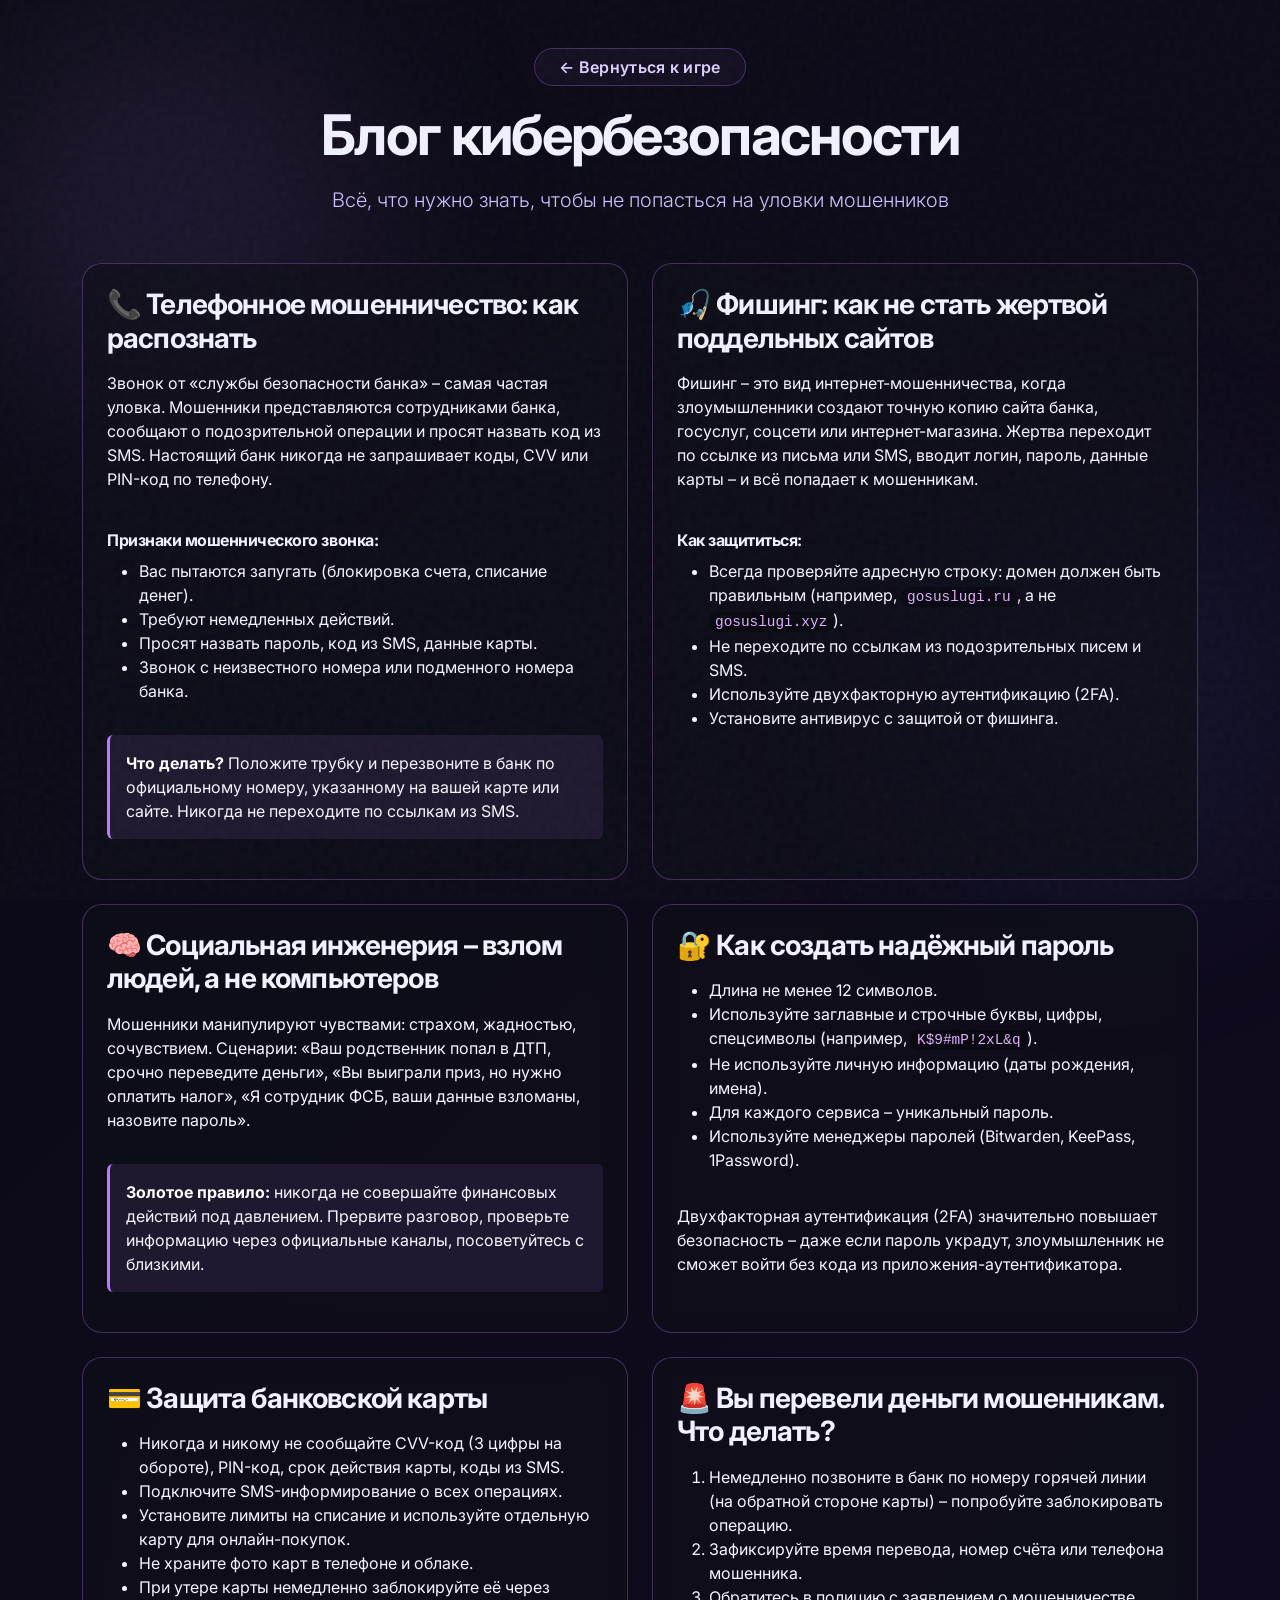
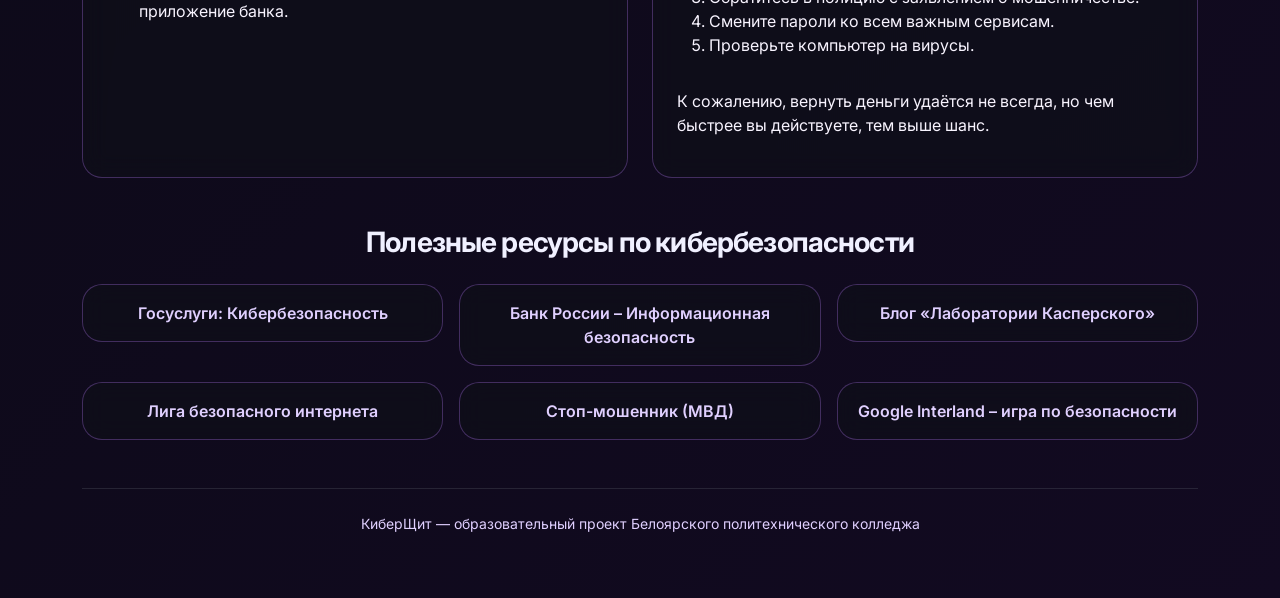
==== blog.html @ 31b58021 "Add files via upload" ====
<!DOCTYPE html>
<html lang="ru">
<head>
    <meta charset="UTF-8">
    <meta name="viewport" content="width=device-width, initial-scale=1.0">
    <title>КиберЩит — Блог о кибербезопасности</title>
    <link href="https://cdn.jsdelivr.net/npm/bootstrap@5.3.0/dist/css/bootstrap.min.css" rel="stylesheet">
    <link rel="stylesheet" href="style.css">
</head>
<body>
    <div class="ambient-glow glow-1"></div>
    <div class="ambient-glow glow-2"></div>

    <div class="container py-5">
        <header class="text-center mb-5">
            <a href="index.html" class="btn btn-neon rounded-pill px-4 mb-3">← Вернуться к игре</a>
            <h1 class="display-4 fw-bold text-white mb-3">Блог кибербезопасности</h1>
            <p class="lead text-white-50">Всё, что нужно знать, чтобы не попасться на уловки мошенников</p>
        </header>

        <div class="row g-4">
            <div class="col-md-6">
                <div class="card blog-card h-100 p-4">
                    <h3 class="text-white mb-3">📞 Телефонное мошенничество: как распознать</h3>
                    <p>Звонок от «службы безопасности банка» – самая частая уловка. Мошенники представляются сотрудниками банка, сообщают о подозрительной операции и просят назвать код из SMS. Настоящий банк никогда не запрашивает коды, CVV или PIN-код по телефону.</p>
                    <h6 class="text-white mt-4">Признаки мошеннического звонка:</h6>
                    <ul>
                        <li>Вас пытаются запугать (блокировка счета, списание денег).</li>
                        <li>Требуют немедленных действий.</li>
                        <li>Просят назвать пароль, код из SMS, данные карты.</li>
                        <li>Звонок с неизвестного номера или подменного номера банка.</li>
                    </ul>
                    <div class="alert bg-opacity-10 border-0 mt-3" style="background-color: rgba(184, 124, 255, 0.1) !important; border-left: 3px solid #b87cff !important;">
                        <strong class="text-white">Что делать?</strong> <span>Положите трубку и перезвоните в банк по официальному номеру, указанному на вашей карте или сайте. Никогда не переходите по ссылкам из SMS.</span>
                    </div>
                </div>
            </div>

            <div class="col-md-6">
                <div class="card blog-card h-100 p-4">
                    <h3 class="text-white mb-3">🎣 Фишинг: как не стать жертвой поддельных сайтов</h3>
                    <p>Фишинг – это вид интернет-мошенничества, когда злоумышленники создают точную копию сайта банка, госуслуг, соцсети или интернет-магазина. Жертва переходит по ссылке из письма или SMS, вводит логин, пароль, данные карты – и всё попадает к мошенникам.</p>
                    <h6 class="text-white mt-4">Как защититься:</h6>
                    <ul>
                        <li>Всегда проверяйте адресную строку: домен должен быть правильным (например, <code>gosuslugi.ru</code>, а не <code>gosuslugi.xyz</code>).</li>
                        <li>Не переходите по ссылкам из подозрительных писем и SMS.</li>
                        <li>Используйте двухфакторную аутентификацию (2FA).</li>
                        <li>Установите антивирус с защитой от фишинга.</li>
                    </ul>
                </div>
            </div>

            <div class="col-md-6">
                <div class="card blog-card h-100 p-4">
                    <h3 class="text-white mb-3">🧠 Социальная инженерия – взлом людей, а не компьютеров</h3>
                    <p>Мошенники манипулируют чувствами: страхом, жадностью, сочувствием. Сценарии: «Ваш родственник попал в ДТП, срочно переведите деньги», «Вы выиграли приз, но нужно оплатить налог», «Я сотрудник ФСБ, ваши данные взломаны, назовите пароль».</p>
                    <div class="alert bg-opacity-10 border-0 mt-3" style="background-color: rgba(184, 124, 255, 0.1) !important; border-left: 3px solid #b87cff !important;">
                        <strong class="text-white">Золотое правило:</strong> <span>никогда не совершайте финансовых действий под давлением. Прервите разговор, проверьте информацию через официальные каналы, посоветуйтесь с близкими.</span>
                    </div>
                </div>
            </div>

            <div class="col-md-6">
                <div class="card blog-card h-100 p-4">
                    <h3 class="text-white mb-3">🔐 Как создать надёжный пароль</h3>
                    <ul>
                        <li>Длина не менее 12 символов.</li>
                        <li>Используйте заглавные и строчные буквы, цифры, спецсимволы (например, <code>K$9#mP!2xL&q</code>).</li>
                        <li>Не используйте личную информацию (даты рождения, имена).</li>
                        <li>Для каждого сервиса – уникальный пароль.</li>
                        <li>Используйте менеджеры паролей (Bitwarden, KeePass, 1Password).</li>
                    </ul>
                    <p class="mt-3">Двухфакторная аутентификация (2FA) значительно повышает безопасность – даже если пароль украдут, злоумышленник не сможет войти без кода из приложения-аутентификатора.</p>
                </div>
            </div>

            <div class="col-md-6">
                <div class="card blog-card h-100 p-4">
                    <h3 class="text-white mb-3">💳 Защита банковской карты</h3>
                    <ul>
                        <li>Никогда и никому не сообщайте CVV-код (3 цифры на обороте), PIN-код, срок действия карты, коды из SMS.</li>
                        <li>Подключите SMS-информирование о всех операциях.</li>
                        <li>Установите лимиты на списание и используйте отдельную карту для онлайн-покупок.</li>
                        <li>Не храните фото карт в телефоне и облаке.</li>
                        <li>При утере карты немедленно заблокируйте её через приложение банка.</li>
                    </ul>
                </div>
            </div>

            <div class="col-md-6">
                <div class="card blog-card h-100 p-4">
                    <h3 class="text-white mb-3">🚨 Вы перевели деньги мошенникам. Что делать?</h3>
                    <ol>
                        <li>Немедленно позвоните в банк по номеру горячей линии (на обратной стороне карты) – попробуйте заблокировать операцию.</li>
                        <li>Зафиксируйте время перевода, номер счёта или телефона мошенника.</li>
                        <li>Обратитесь в полицию с заявлением о мошенничестве.</li>
                        <li>Смените пароли ко всем важным сервисам.</li>
                        <li>Проверьте компьютер на вирусы.</li>
                    </ol>
                    <p class="mt-3">К сожалению, вернуть деньги удаётся не всегда, но чем быстрее вы действуете, тем выше шанс.</p>
                </div>
            </div>
        </div>

        <div class="mt-5">
            <h3 class="text-white mb-4 text-center">Полезные ресурсы по кибербезопасности</h3>
            <div class="row g-3 justify-content-center">
                <div class="col-md-4 col-sm-6"><div class="blog-card p-3 text-center"><a href="https://www.gosuslugi.ru/cybersecurity" target="_blank" class="fw-semibold">Госуслуги: Кибербезопасность</a></div></div>
                <div class="col-md-4 col-sm-6"><div class="blog-card p-3 text-center"><a href="https://cbr.ru/information_security/" target="_blank" class="fw-semibold">Банк России – Информационная безопасность</a></div></div>
                <div class="col-md-4 col-sm-6"><div class="blog-card p-3 text-center"><a href="https://www.kaspersky.ru/blog/" target="_blank" class="fw-semibold">Блог «Лаборатории Касперского»</a></div></div>
                <div class="col-md-4 col-sm-6"><div class="blog-card p-3 text-center"><a href="https://safeinternet.ru/" target="_blank" class="fw-semibold">Лига безопасного интернета</a></div></div>
                <div class="col-md-4 col-sm-6"><div class="blog-card p-3 text-center"><a href="https://www.stop-fraud.ru/" target="_blank" class="fw-semibold">Стоп-мошенник (МВД)</a></div></div>
                <div class="col-md-4 col-sm-6"><div class="blog-card p-3 text-center"><a href="https://beinternetawesome.withgoogle.com/ru_ru/" target="_blank" class="fw-semibold">Google Interland – игра по безопасности</a></div></div>
            </div>
        </div>

        <footer class="text-center mt-5 pt-4 border-top border-secondary border-opacity-25">
            <p class="text-muted small">КиберЩит — образовательный проект Белоярского политехнического колледжа</p>
        </footer>
    </div>

    <script src="https://cdn.jsdelivr.net/npm/bootstrap@5.3.0/dist/js/bootstrap.bundle.min.js"></script>
</body>
</html>
---- style.css ----
@import url('https://fonts.googleapis.com/css2?family=Inter:opsz,wght@14..32,400;14..32,500;14..32,600;14..32,700;14..32,800&display=swap');

* {
    margin: 0;
    padding: 0;
    box-sizing: border-box;
}

body {
    font-family: 'Inter', sans-serif;
    min-height: 100vh;
    overflow-x: hidden;
    position: relative;
    background: linear-gradient(135deg, #0a0a14, #1a0a2e, #0a0a1a);
    background-size: 400% 400%;
    animation: gradientShift 12s ease infinite;
    color: #e0d0ff;
}

@keyframes gradientShift {
    0% { background-position: 0% 50%; }
    50% { background-position: 100% 50%; }
    100% { background-position: 0% 50%; }
}

.ambient-glow {
    position: fixed;
    width: 600px;
    height: 600px;
    border-radius: 50%;
    background: radial-gradient(circle, rgba(184, 124, 255, 0.15) 0%, rgba(0,0,0,0) 70%);
    filter: blur(80px);
    z-index: -1;
    animation: floatGlow 15s ease-in-out infinite alternate;
    pointer-events: none;
}
.glow-1 { top: -10%; left: -10%; }
.glow-2 { bottom: -10%; right: -10%; animation-delay: -5s; background: radial-gradient(circle, rgba(59, 130, 246, 0.1) 0%, rgba(0,0,0,0) 70%); }

@keyframes floatGlow {
    0% { transform: translate(0, 0) scale(1); }
    100% { transform: translate(30px, 50px) scale(1.1); }
}

body::after {
    content: "";
    position: fixed;
    top: 0;
    left: 0;
    width: 100%;
    height: 100%;
    pointer-events: none;
    z-index: 9999;
    opacity: 0.035;
    background-image: url("data:image/svg+xml,%3Csvg viewBox='0 0 200 200' xmlns='http://www.w3.org/2000/svg'%3E%3Cfilter id='noiseFilter'%3E%3CfeTurbulence type='fractalNoise' baseFrequency='0.65' numOctaves='3' stitchTiles='stitch'/%3E%3C/filter%3E%3Crect width='100%25' height='100%25' filter='url(%23noiseFilter)'/%3E%3C/svg%3E");
}

h1, h2, h3, h4, h5, h6 {
    letter-spacing: -0.03em;
    font-weight: 700;
    color: #f0f0ff !important;
}

.text-white { color: #f0f0ff !important; }
.text-white-50 { color: #cdc0ff !important; }
.text-muted { color: #b8aaff !important; opacity: 1; }

.small, .form-label, .fw-semibold, .fw-medium, .badge, .alert, .progress span, .text-end, .mt-1 small {
    color: #e0d0ff !important;
}

#trustValue, .trust-value, .progress + .text-end, .d-flex.justify-content-between span {
    color: #c8b0ff !important;
    font-weight: bold;
}

#successCounter, .counter-num {
    color: #b87cff !important;
    font-weight: bold;
    text-shadow: 0 0 3px #b87cff;
}

#dialogText,
.dialog-card p,
.alert p,
.alert .mb-0,
.dialog-card .mb-0,
#dangerModal .alert,
.modal-body p {
    color: #e0d0ff !important;
    font-weight: 500;
    line-height: 1.6;
}

.alert strong {
    color: #ffffff !important;
}

.card-glossy {
    background: rgba(15, 15, 25, 0.75);
    backdrop-filter: blur(20px) saturate(180%);
    -webkit-backdrop-filter: blur(20px) saturate(180%);
    border: 1px solid rgba(255, 255, 255, 0.08);
    border-top: 1px solid rgba(255, 255, 255, 0.15);
    box-shadow: 0 25px 50px -12px rgba(0, 0, 0, 0.5), inset 0 1px 1px rgba(255, 255, 255, 0.05);
    border-radius: 24px;
    transition: transform 0.4s cubic-bezier(0.175, 0.885, 0.32, 1.275), box-shadow 0.4s ease;
}

.card-glossy:hover {
    transform: translateY(-6px);
    box-shadow: 0 30px 60px -18px rgba(184, 124, 255, 0.3), inset 0 1px 1px rgba(255, 255, 255, 0.1);
}

.blog-card {
    background: rgba(15, 15, 25, 0.7);
    backdrop-filter: blur(12px);
    border: 1px solid rgba(184, 124, 255, 0.3);
    border-radius: 20px;
    transition: transform 0.3s cubic-bezier(0.175, 0.885, 0.32, 1.275), box-shadow 0.3s ease, border-color 0.3s ease;
}

.blog-card:hover {
    transform: translateY(-6px);
    border-color: rgba(184, 124, 255, 0.8);
    box-shadow: 0 15px 30px -10px rgba(184, 124, 255, 0.3);
}

.blog-card a {
    color: #b87cff;
    text-decoration: none;
    transition: color 0.2s, text-shadow 0.2s;
}

.blog-card a:hover {
    color: #e0c0ff;
    text-decoration: underline;
    text-shadow: 0 0 8px rgba(184, 124, 255, 0.5);
}

.blog-card p,
.blog-card li,
.blog-card ol li,
.blog-card .alert,
.blog-card .text-white-50,
.blog-card span {
    color: #f8f4ff !important;
    font-weight: 400;
    line-height: 1.5;
}

.blog-card code {
    color: #e0b0ff;
    background: rgba(0, 0, 0, 0.3);
    padding: 2px 6px;
    border-radius: 8px;
    font-size: 0.9em;
}

.btn-neon {
    transition: all 0.4s cubic-bezier(0.175, 0.885, 0.32, 1.275);
    font-weight: 600;
    letter-spacing: 0.3px;
    background: rgba(184, 124, 255, 0.05);
    border: 1px solid rgba(184, 124, 255, 0.3);
    color: #e0d0ff !important;
    transform: translateY(0);
    position: relative;
    overflow: hidden;
    backdrop-filter: blur(4px);
}

.btn-neon::before {
    content: '';
    position: absolute;
    top: 0;
    left: -100%;
    width: 100%;
    height: 100%;
    background: linear-gradient(90deg, transparent, rgba(255, 255, 255, 0.1), transparent);
    transition: left 0.6s ease;
}

.btn-neon:hover {
    transform: translateY(-3px);
    box-shadow: 0 8px 25px -5px rgba(184, 124, 255, 0.3), 0 0 15px rgba(184, 124, 255, 0.1);
    background: rgba(184, 124, 255, 0.15);
    border-color: rgba(184, 124, 255, 0.8);
    color: #ffffff !important;
}

.btn-neon:hover::before {
    left: 100%;
}

.btn-neon:active {
    transform: translateY(1px) scale(0.98);
}

@keyframes answerPop {
    0% { opacity: 0; transform: translateY(15px) scale(0.95); }
    100% { opacity: 1; transform: translateY(0) scale(1); }
}

#answerButtons .btn {
    text-align: left;
    white-space: normal;
    padding: 14px 20px;
    border-radius: 16px !important;
    font-weight: 500;
    background: rgba(20, 10, 30, 0.95);
    border: 1px solid rgba(184, 124, 255, 0.5);
    transition: all 0.25s cubic-bezier(0.2, 0.9, 0.4, 1.1);
    color: #e0d0ff !important;
    animation: answerPop 0.4s cubic-bezier(0.175, 0.885, 0.32, 1.275) backwards;
    animation-delay: calc(var(--order, 0) * 0.08s);
}

#answerButtons .btn:hover {
    background: #2a1a3a;
    border-color: #b87cff;
    transform: translateX(6px);
    color: #b87cff !important;
    box-shadow: 0 0 8px #b87cff;
}

/* --- ПРЕМИАЛЬНЫЙ ИНДИКАТОР "ШАНС БЫТЬ ОБМАНУТЫМ" --- */
.risk-panel {
    background: rgba(10, 5, 20, 0.6);
    backdrop-filter: blur(12px);
    border-radius: 28px;
    padding: 12px 20px;
    border: 1px solid rgba(184, 124, 255, 0.25);
    box-shadow: 0 8px 20px rgba(0,0,0,0.2);
}

.risk-header {
    display: flex;
    justify-content: space-between;
    align-items: baseline;
    margin-bottom: 12px;
    flex-wrap: wrap;
    gap: 10px;
}

.risk-title {
    display: flex;
    align-items: center;
    gap: 8px;
    font-weight: 700;
    font-size: 0.9rem;
    letter-spacing: 0.5px;
    background: rgba(184, 124, 255, 0.15);
    padding: 5px 14px;
    border-radius: 40px;
    color: #cdc0ff;
}

.risk-percent {
    font-size: 1.8rem;
    font-weight: 800;
    background: linear-gradient(135deg, #fff, #b87cff);
    -webkit-background-clip: text;
    background-clip: text;
    color: transparent;
    text-shadow: 0 0 10px rgba(184,124,255,0.3);
    line-height: 1;
}

.progress-premium {
    background: rgba(0, 0, 0, 0.6);
    border-radius: 20px;
    height: 12px;
    overflow: hidden;
    box-shadow: inset 0 1px 4px rgba(0,0,0,0.4), 0 0 0 1px rgba(184,124,255,0.3);
    margin: 12px 0;
}

.progress-bar-premium {
    height: 100%;
    width: 0%;
    border-radius: 20px;
    transition: width 0.5s cubic-bezier(0.2, 0.9, 0.4, 1.1);
    position: relative;
    box-shadow: 0 0 6px currentColor;
}

.progress-bar-premium.low-risk {
    background: linear-gradient(90deg, #2ecc71, #27ae60);
    box-shadow: 0 0 10px #2ecc71;
}
.progress-bar-premium.medium-risk {
    background: linear-gradient(90deg, #f39c12, #e67e22);
    box-shadow: 0 0 10px #f39c12;
}
.progress-bar-premium.high-risk {
    background: linear-gradient(90deg, #e74c3c, #c0392b);
    box-shadow: 0 0 12px #e74c3c;
}

.risk-status {
    display: flex;
    justify-content: flex-end;
    margin-top: 8px;
}

.risk-badge {
    font-size: 0.75rem;
    font-weight: 700;
    text-transform: uppercase;
    letter-spacing: 1px;
    display: inline-flex;
    align-items: center;
    gap: 6px;
    background: rgba(0,0,0,0.5);
    backdrop-filter: blur(4px);
    padding: 5px 14px;
    border-radius: 60px;
    transition: all 0.3s;
}

.risk-badge.low {
    color: #2ecc71;
    text-shadow: 0 0 4px #2ecc71;
    border: 1px solid rgba(46,204,113,0.3);
}
.risk-badge.medium {
    color: #f39c12;
    text-shadow: 0 0 4px #f39c12;
    border: 1px solid rgba(243,156,18,0.3);
}
.risk-badge.high {
    color: #e74c3c;
    text-shadow: 0 0 6px #e74c3c;
    border: 1px solid rgba(231,76,60,0.5);
    animation: riskPulse 1.2s infinite;
}

@keyframes riskPulse {
    0% { text-shadow: 0 0 2px #e74c3c; opacity: 0.9; }
    50% { text-shadow: 0 0 12px #e74c3c; opacity: 1; }
    100% { text-shadow: 0 0 2px #e74c3c; opacity: 0.9; }
}

/* --- Остальные стили (кнопки, модалки, тосты, адаптив) --- */
.btn-glass {
    background: rgba(20, 20, 40, 0.6);
    backdrop-filter: blur(8px);
    border: 1px solid rgba(184, 124, 255, 0.4);
    color: #e0d0ff;
    font-weight: 600;
    padding: 8px 24px;
    border-radius: 40px;
    transition: all 0.3s cubic-bezier(0.2, 0.9, 0.4, 1.1);
    letter-spacing: 0.3px;
}

.btn-glass:hover {
    background: rgba(184, 124, 255, 0.2);
    border-color: #b87cff;
    color: white;
    transform: translateY(-2px);
    box-shadow: 0 5px 15px rgba(184, 124, 255, 0.2);
}

.btn-glass:active {
    transform: translateY(1px);
}

.btn-danger-premium {
    background: linear-gradient(135deg, #ff1a4f, #cc0030);
    border: none;
    color: white;
    font-weight: 700;
    padding: 8px 28px;
    border-radius: 40px;
    transition: all 0.3s ease;
    box-shadow: 0 4px 12px rgba(255, 30, 80, 0.3);
}

.btn-danger-premium:hover {
    transform: translateY(-2px);
    box-shadow: 0 8px 20px rgba(255, 30, 80, 0.5);
    background: linear-gradient(135deg, #ff3366, #e00040);
}

.btn-outline-premium {
    background: transparent;
    border: 1px solid rgba(184, 124, 255, 0.5);
    color: #cdc0ff;
    border-radius: 40px;
    padding: 8px 24px;
    font-weight: 500;
    transition: all 0.3s;
}

.btn-outline-premium:hover {
    background: rgba(184, 124, 255, 0.1);
    border-color: #b87cff;
    color: white;
    transform: translateY(-2px);
}

#dangerModal .modal-content {
    background: rgba(10, 5, 20, 0.95);
    backdrop-filter: blur(24px);
    border: 1px solid rgba(255, 80, 120, 0.5);
    border-top: 2px solid #ff4d6d;
    box-shadow: 0 0 40px rgba(255, 50, 100, 0.3), 0 25px 40px rgba(0, 0, 0, 0.5);
    animation: modalGlow 0.5s ease-out, modalFadeIn 0.4s cubic-bezier(0.175, 0.885, 0.32, 1.275);
}

@keyframes modalGlow {
    0% { box-shadow: 0 0 0 0 rgba(255, 80, 120, 0); border-color: rgba(255, 80, 120, 0.2); }
    100% { box-shadow: 0 0 40px 5px rgba(255, 50, 100, 0.4); border-color: #ff4d6d; }
}

#dangerModal .modal-header {
    border-bottom: 1px solid rgba(255, 80, 120, 0.4);
    background: linear-gradient(135deg, rgba(255, 80, 120, 0.15), rgba(0, 0, 0, 0));
    padding: 1.25rem 1.5rem;
}

#dangerModal .modal-title {
    font-weight: 800;
    letter-spacing: -0.02em;
    text-shadow: 0 0 8px rgba(255, 80, 120, 0.5);
    display: flex;
    align-items: center;
    gap: 10px;
}

.danger-icon {
    display: inline-block;
    animation: iconShake 0.6s ease-in-out infinite;
    filter: drop-shadow(0 0 6px #ff4d6d);
}

@keyframes iconShake {
    0%, 100% { transform: rotate(0deg); }
    25% { transform: rotate(8deg) scale(1.1); }
    75% { transform: rotate(-8deg) scale(1.1); }
}

#dangerModal .modal-body {
    padding: 1.8rem;
    font-size: 1.05rem;
}

#dangerModal .alert {
    background: rgba(255, 80, 120, 0.15) !important;
    border-left: 4px solid #ff4d6d !important;
    border-radius: 16px;
    color: #ffe0e6 !important;
    font-weight: 500;
    backdrop-filter: blur(4px);
}

#dangerModal .modal-footer {
    border-top: 1px solid rgba(255, 80, 120, 0.3);
    background: rgba(0, 0, 0, 0.4);
    justify-content: center;
    padding: 1.2rem;
}

.btn-premium-danger {
    background: linear-gradient(95deg, #ff1a4f, #b00030);
    border: none;
    color: white;
    font-weight: 700;
    padding: 12px 28px;
    border-radius: 60px;
    letter-spacing: 0.5px;
    transition: all 0.3s cubic-bezier(0.2, 0.9, 0.4, 1.1);
    box-shadow: 0 6px 14px rgba(255, 30, 80, 0.4);
    position: relative;
    overflow: hidden;
}

.btn-premium-danger::before {
    content: '';
    position: absolute;
    top: 0;
    left: -100%;
    width: 100%;
    height: 100%;
    background: linear-gradient(90deg, transparent, rgba(255,255,255,0.2), transparent);
    transition: left 0.5s;
}

.btn-premium-danger:hover {
    transform: translateY(-3px);
    box-shadow: 0 12px 25px rgba(255, 30, 80, 0.6);
    background: linear-gradient(95deg, #ff3366, #cc0030);
}

.btn-premium-danger:hover::before {
    left: 100%;
}

.btn-premium-danger:active {
    transform: translateY(2px);
}

.bg-gradient-danger { background: linear-gradient(135deg, #3a0a3a, #1a0a2a); border: 1px solid #b87cff; }
.bg-gradient-success { background: linear-gradient(135deg, #2a0a3a, #0a0a1a); border: 1px solid #b87cff; }

.modal-backdrop.show {
    opacity: 0.7;
    backdrop-filter: blur(6px);
}

.modal-content {
    border-radius: 24px;
    background: rgba(15, 15, 25, 0.85);
    backdrop-filter: blur(20px);
    border: 1px solid rgba(255, 255, 255, 0.1);
    border-top: 1px solid rgba(255, 255, 255, 0.2);
    color: #e0d0ff;
    animation: modalFadeIn 0.4s cubic-bezier(0.175, 0.885, 0.32, 1.275) forwards;
}

@keyframes modalFadeIn {
    from { opacity: 0; transform: translateY(30px) scale(0.95); }
    to { opacity: 1; transform: translateY(0) scale(1); }
}

.modal-header { border-bottom: 1px solid rgba(184, 124, 255, 0.2); }
.modal-footer { border-top: 1px solid rgba(184, 124, 255, 0.2); background: rgba(20, 10, 30, 0.5); }

.toast {
    background: rgba(15, 15, 25, 0.85) !important;
    backdrop-filter: blur(12px);
    border: 1px solid rgba(184, 124, 255, 0.3);
    color: #e0d0ff !important;
}

@media (max-width: 768px) {
    .btn-neon { font-size: 0.85rem; padding: 10px 14px; }
    #answerButtons .btn { padding: 10px 14px; font-size: 0.85rem; }
    .glow-circle { width: 60px; height: 60px; }
    .ambient-glow { width: 300px; height: 300px; }
    .risk-percent { font-size: 1.4rem; }
    .risk-panel { padding: 10px 16px; }
}

#particleCanvas {
    position: fixed;
    top: 0;
    left: 0;
    width: 100%;
    height: 100%;
    pointer-events: none;
    z-index: 9998;
}
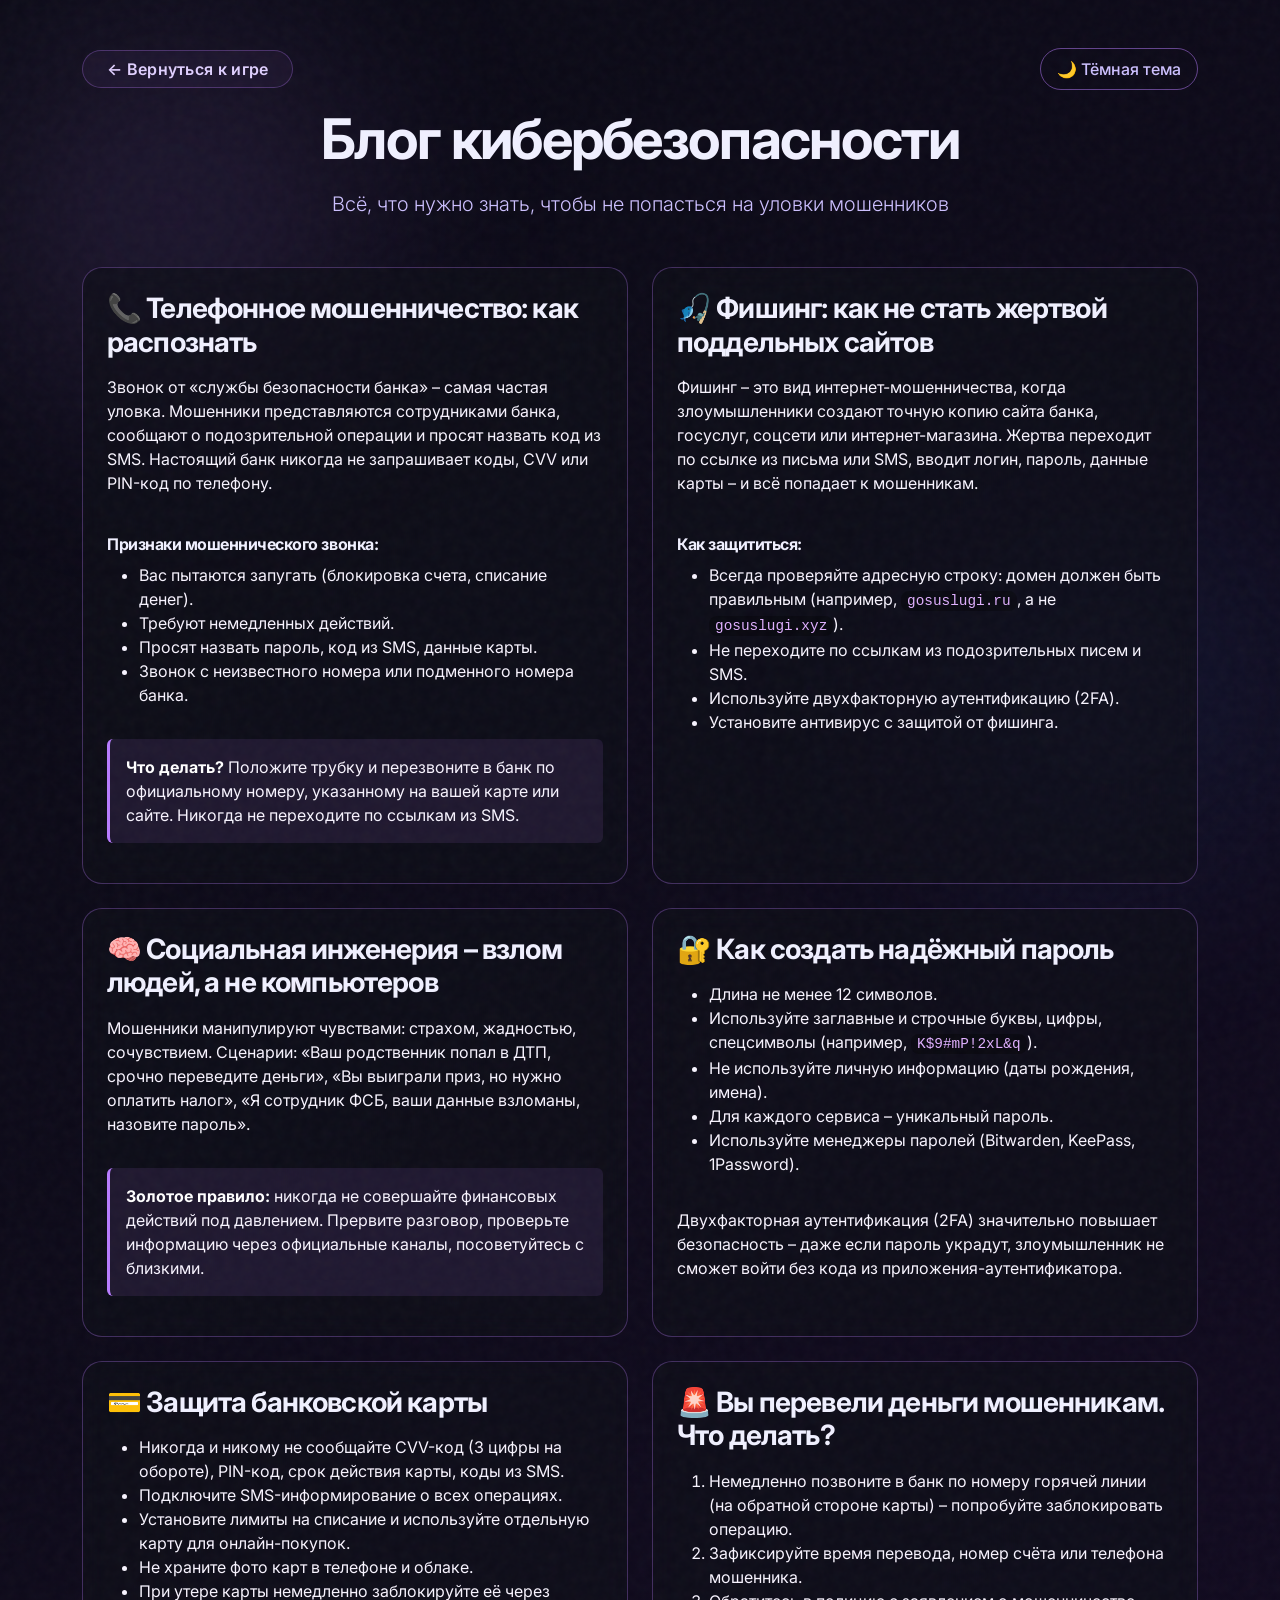
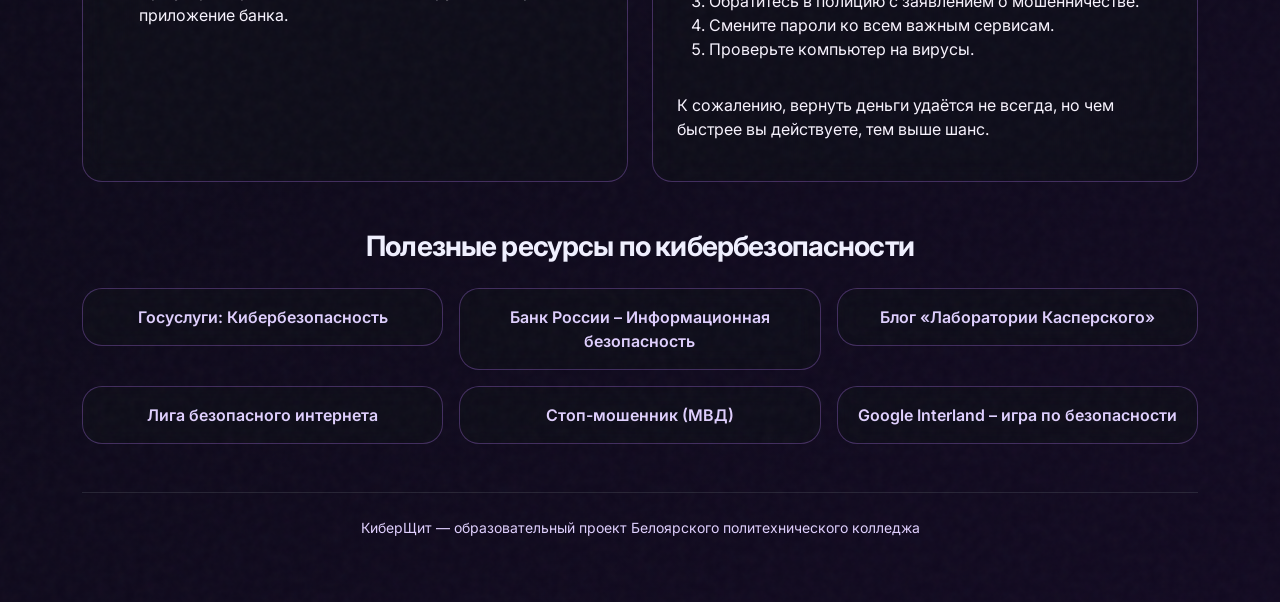
==== commit 82c6f5dd: "Update blog.html" ====
--- a/blog.html
+++ b/blog.html
@@ -1,5 +1,6 @@
 <!DOCTYPE html>
 <html lang="ru">
+
 <head>
     <meta charset="UTF-8">
     <meta name="viewport" content="width=device-width, initial-scale=1.0">
@@ -7,13 +8,17 @@
     <link href="https://cdn.jsdelivr.net/npm/bootstrap@5.3.0/dist/css/bootstrap.min.css" rel="stylesheet">
     <link rel="stylesheet" href="style.css">
 </head>
+
 <body>
     <div class="ambient-glow glow-1"></div>
     <div class="ambient-glow glow-2"></div>
 
     <div class="container py-5">
         <header class="text-center mb-5">
-            <a href="index.html" class="btn btn-neon rounded-pill px-4 mb-3">← Вернуться к игре</a>
+            <div class="d-flex justify-content-between align-items-center mb-3">
+                <a href="index.html" class="btn btn-neon rounded-pill px-4">← Вернуться к игре</a>
+                <button id="themeToggle" class="btn btn-outline-premium rounded-pill px-3">🌙 Тёмная тема</button>
+            </div>
             <h1 class="display-4 fw-bold text-white mb-3">Блог кибербезопасности</h1>
             <p class="lead text-white-50">Всё, что нужно знать, чтобы не попасться на уловки мошенников</p>
         </header>
@@ -22,7 +27,9 @@
             <div class="col-md-6">
                 <div class="card blog-card h-100 p-4">
                     <h3 class="text-white mb-3">📞 Телефонное мошенничество: как распознать</h3>
-                    <p>Звонок от «службы безопасности банка» – самая частая уловка. Мошенники представляются сотрудниками банка, сообщают о подозрительной операции и просят назвать код из SMS. Настоящий банк никогда не запрашивает коды, CVV или PIN-код по телефону.</p>
+                    <p>Звонок от «службы безопасности банка» – самая частая уловка. Мошенники представляются
+                        сотрудниками банка, сообщают о подозрительной операции и просят назвать код из SMS. Настоящий
+                        банк никогда не запрашивает коды, CVV или PIN-код по телефону.</p>
                     <h6 class="text-white mt-4">Признаки мошеннического звонка:</h6>
                     <ul>
                         <li>Вас пытаются запугать (блокировка счета, списание денег).</li>
@@ -30,8 +37,11 @@
                         <li>Просят назвать пароль, код из SMS, данные карты.</li>
                         <li>Звонок с неизвестного номера или подменного номера банка.</li>
                     </ul>
-                    <div class="alert bg-opacity-10 border-0 mt-3" style="background-color: rgba(184, 124, 255, 0.1) !important; border-left: 3px solid #b87cff !important;">
-                        <strong class="text-white">Что делать?</strong> <span>Положите трубку и перезвоните в банк по официальному номеру, указанному на вашей карте или сайте. Никогда не переходите по ссылкам из SMS.</span>
+                    <div class="alert bg-opacity-10 border-0 mt-3"
+                        style="background-color: rgba(184, 124, 255, 0.1) !important; border-left: 3px solid #b87cff !important;">
+                        <strong class="text-white">Что делать?</strong> <span>Положите трубку и перезвоните в банк по
+                            официальному номеру, указанному на вашей карте или сайте. Никогда не переходите по ссылкам
+                            из SMS.</span>
                     </div>
                 </div>
             </div>
@@ -39,10 +49,14 @@
             <div class="col-md-6">
                 <div class="card blog-card h-100 p-4">
                     <h3 class="text-white mb-3">🎣 Фишинг: как не стать жертвой поддельных сайтов</h3>
-                    <p>Фишинг – это вид интернет-мошенничества, когда злоумышленники создают точную копию сайта банка, госуслуг, соцсети или интернет-магазина. Жертва переходит по ссылке из письма или SMS, вводит логин, пароль, данные карты – и всё попадает к мошенникам.</p>
+                    <p>Фишинг – это вид интернет-мошенничества, когда злоумышленники создают точную копию сайта банка,
+                        госуслуг, соцсети или интернет-магазина. Жертва переходит по ссылке из письма или SMS, вводит
+                        логин, пароль, данные карты – и всё попадает к мошенникам.</p>
                     <h6 class="text-white mt-4">Как защититься:</h6>
                     <ul>
-                        <li>Всегда проверяйте адресную строку: домен должен быть правильным (например, <code>gosuslugi.ru</code>, а не <code>gosuslugi.xyz</code>).</li>
+                        <li>Всегда проверяйте адресную строку: домен должен быть правильным (например,
+                            <code>gosuslugi.ru</code>, а не <code>gosuslugi.xyz</code>).
+                        </li>
                         <li>Не переходите по ссылкам из подозрительных писем и SMS.</li>
                         <li>Используйте двухфакторную аутентификацию (2FA).</li>
                         <li>Установите антивирус с защитой от фишинга.</li>
@@ -53,9 +67,14 @@
             <div class="col-md-6">
                 <div class="card blog-card h-100 p-4">
                     <h3 class="text-white mb-3">🧠 Социальная инженерия – взлом людей, а не компьютеров</h3>
-                    <p>Мошенники манипулируют чувствами: страхом, жадностью, сочувствием. Сценарии: «Ваш родственник попал в ДТП, срочно переведите деньги», «Вы выиграли приз, но нужно оплатить налог», «Я сотрудник ФСБ, ваши данные взломаны, назовите пароль».</p>
-                    <div class="alert bg-opacity-10 border-0 mt-3" style="background-color: rgba(184, 124, 255, 0.1) !important; border-left: 3px solid #b87cff !important;">
-                        <strong class="text-white">Золотое правило:</strong> <span>никогда не совершайте финансовых действий под давлением. Прервите разговор, проверьте информацию через официальные каналы, посоветуйтесь с близкими.</span>
+                    <p>Мошенники манипулируют чувствами: страхом, жадностью, сочувствием. Сценарии: «Ваш родственник
+                        попал в ДТП, срочно переведите деньги», «Вы выиграли приз, но нужно оплатить налог», «Я
+                        сотрудник ФСБ, ваши данные взломаны, назовите пароль».</p>
+                    <div class="alert bg-opacity-10 border-0 mt-3"
+                        style="background-color: rgba(184, 124, 255, 0.1) !important; border-left: 3px solid #b87cff !important;">
+                        <strong class="text-white">Золотое правило:</strong> <span>никогда не совершайте финансовых
+                            действий под давлением. Прервите разговор, проверьте информацию через официальные каналы,
+                            посоветуйтесь с близкими.</span>
                     </div>
                 </div>
             </div>
@@ -65,12 +84,15 @@
                     <h3 class="text-white mb-3">🔐 Как создать надёжный пароль</h3>
                     <ul>
                         <li>Длина не менее 12 символов.</li>
-                        <li>Используйте заглавные и строчные буквы, цифры, спецсимволы (например, <code>K$9#mP!2xL&q</code>).</li>
+                        <li>Используйте заглавные и строчные буквы, цифры, спецсимволы (например,
+                            <code>K$9#mP!2xL&q</code>).
+                        </li>
                         <li>Не используйте личную информацию (даты рождения, имена).</li>
                         <li>Для каждого сервиса – уникальный пароль.</li>
                         <li>Используйте менеджеры паролей (Bitwarden, KeePass, 1Password).</li>
                     </ul>
-                    <p class="mt-3">Двухфакторная аутентификация (2FA) значительно повышает безопасность – даже если пароль украдут, злоумышленник не сможет войти без кода из приложения-аутентификатора.</p>
+                    <p class="mt-3">Двухфакторная аутентификация (2FA) значительно повышает безопасность – даже если
+                        пароль украдут, злоумышленник не сможет войти без кода из приложения-аутентификатора.</p>
                 </div>
             </div>
 
@@ -78,7 +100,8 @@
                 <div class="card blog-card h-100 p-4">
                     <h3 class="text-white mb-3">💳 Защита банковской карты</h3>
                     <ul>
-                        <li>Никогда и никому не сообщайте CVV-код (3 цифры на обороте), PIN-код, срок действия карты, коды из SMS.</li>
+                        <li>Никогда и никому не сообщайте CVV-код (3 цифры на обороте), PIN-код, срок действия карты,
+                            коды из SMS.</li>
                         <li>Подключите SMS-информирование о всех операциях.</li>
                         <li>Установите лимиты на списание и используйте отдельную карту для онлайн-покупок.</li>
                         <li>Не храните фото карт в телефоне и облаке.</li>
@@ -91,13 +114,15 @@
                 <div class="card blog-card h-100 p-4">
                     <h3 class="text-white mb-3">🚨 Вы перевели деньги мошенникам. Что делать?</h3>
                     <ol>
-                        <li>Немедленно позвоните в банк по номеру горячей линии (на обратной стороне карты) – попробуйте заблокировать операцию.</li>
+                        <li>Немедленно позвоните в банк по номеру горячей линии (на обратной стороне карты) – попробуйте
+                            заблокировать операцию.</li>
                         <li>Зафиксируйте время перевода, номер счёта или телефона мошенника.</li>
                         <li>Обратитесь в полицию с заявлением о мошенничестве.</li>
                         <li>Смените пароли ко всем важным сервисам.</li>
                         <li>Проверьте компьютер на вирусы.</li>
                     </ol>
-                    <p class="mt-3">К сожалению, вернуть деньги удаётся не всегда, но чем быстрее вы действуете, тем выше шанс.</p>
+                    <p class="mt-3">К сожалению, вернуть деньги удаётся не всегда, но чем быстрее вы действуете, тем
+                        выше шанс.</p>
                 </div>
             </div>
         </div>
@@ -105,12 +130,30 @@
         <div class="mt-5">
             <h3 class="text-white mb-4 text-center">Полезные ресурсы по кибербезопасности</h3>
             <div class="row g-3 justify-content-center">
-                <div class="col-md-4 col-sm-6"><div class="blog-card p-3 text-center"><a href="https://www.gosuslugi.ru/cybersecurity" target="_blank" class="fw-semibold">Госуслуги: Кибербезопасность</a></div></div>
-                <div class="col-md-4 col-sm-6"><div class="blog-card p-3 text-center"><a href="https://cbr.ru/information_security/" target="_blank" class="fw-semibold">Банк России – Информационная безопасность</a></div></div>
-                <div class="col-md-4 col-sm-6"><div class="blog-card p-3 text-center"><a href="https://www.kaspersky.ru/blog/" target="_blank" class="fw-semibold">Блог «Лаборатории Касперского»</a></div></div>
-                <div class="col-md-4 col-sm-6"><div class="blog-card p-3 text-center"><a href="https://safeinternet.ru/" target="_blank" class="fw-semibold">Лига безопасного интернета</a></div></div>
-                <div class="col-md-4 col-sm-6"><div class="blog-card p-3 text-center"><a href="https://www.stop-fraud.ru/" target="_blank" class="fw-semibold">Стоп-мошенник (МВД)</a></div></div>
-                <div class="col-md-4 col-sm-6"><div class="blog-card p-3 text-center"><a href="https://beinternetawesome.withgoogle.com/ru_ru/" target="_blank" class="fw-semibold">Google Interland – игра по безопасности</a></div></div>
+                <div class="col-md-4 col-sm-6">
+                    <div class="blog-card p-3 text-center"><a href="https://www.gosuslugi.ru/cybersecurity"
+                            target="_blank" class="fw-semibold">Госуслуги: Кибербезопасность</a></div>
+                </div>
+                <div class="col-md-4 col-sm-6">
+                    <div class="blog-card p-3 text-center"><a href="https://cbr.ru/information_security/"
+                            target="_blank" class="fw-semibold">Банк России – Информационная безопасность</a></div>
+                </div>
+                <div class="col-md-4 col-sm-6">
+                    <div class="blog-card p-3 text-center"><a href="https://www.kaspersky.ru/blog/" target="_blank"
+                            class="fw-semibold">Блог «Лаборатории Касперского»</a></div>
+                </div>
+                <div class="col-md-4 col-sm-6">
+                    <div class="blog-card p-3 text-center"><a href="https://safeinternet.ru/" target="_blank"
+                            class="fw-semibold">Лига безопасного интернета</a></div>
+                </div>
+                <div class="col-md-4 col-sm-6">
+                    <div class="blog-card p-3 text-center"><a href="https://www.stop-fraud.ru/" target="_blank"
+                            class="fw-semibold">Стоп-мошенник (МВД)</a></div>
+                </div>
+                <div class="col-md-4 col-sm-6">
+                    <div class="blog-card p-3 text-center"><a href="https://beinternetawesome.withgoogle.com/ru_ru/"
+                            target="_blank" class="fw-semibold">Google Interland – игра по безопасности</a></div>
+                </div>
             </div>
         </div>
 
@@ -120,5 +163,7 @@
     </div>
 
     <script src="https://cdn.jsdelivr.net/npm/bootstrap@5.3.0/dist/js/bootstrap.bundle.min.js"></script>
+    <script src="script.js"></script>
 </body>
-</html>+
+</html>
--- a/style.css
+++ b/style.css
@@ -9,8 +9,8 @@
 body {
     font-family: 'Inter', sans-serif;
     min-height: 100vh;
+    position: relative; /* необходимо для корректного позиционирования псевдоэлемента с шумом */
     overflow-x: hidden;
-    position: relative;
     background: linear-gradient(135deg, #0a0a14, #1a0a2e, #0a0a1a);
     background-size: 400% 400%;
     animation: gradientShift 12s ease infinite;
@@ -42,9 +42,10 @@
     100% { transform: translate(30px, 50px) scale(1.1); }
 }
 
+/* Шумовая текстура – теперь position: absolute, а не fixed, чтобы не ломался фон на мобильных */
 body::after {
     content: "";
-    position: fixed;
+    position: absolute;
     top: 0;
     left: 0;
     width: 100%;
@@ -552,4 +553,4 @@
     height: 100%;
     pointer-events: none;
     z-index: 9998;
-}+}
